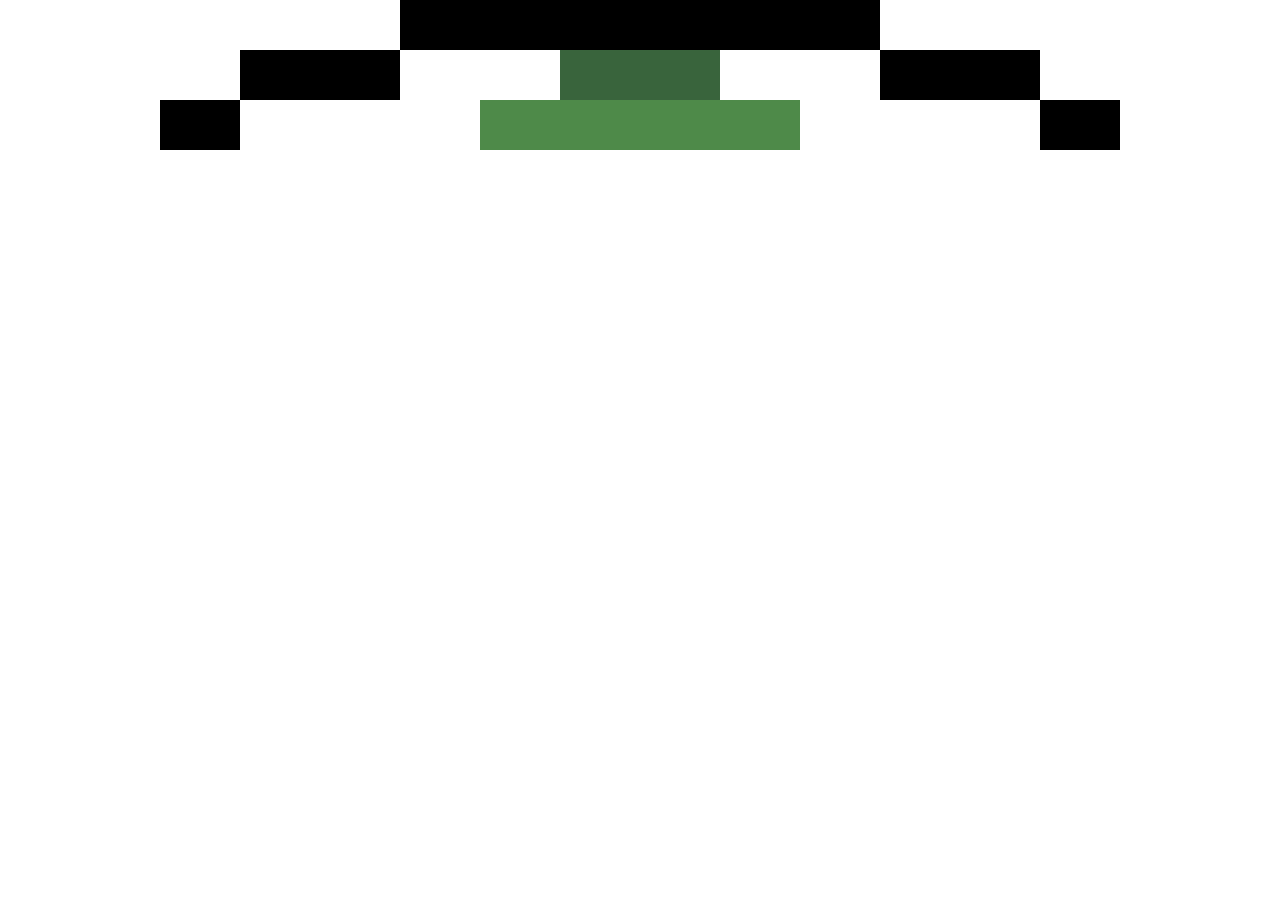
==== bonus/index.html @ 21a1d174 "bonus 1up" ====
<!DOCTYPE html>
<html lang="en">
<head>
    <meta charset="UTF-8">
    <meta http-equiv="X-UA-Compatible" content="IE=edge">
    <meta name="viewport" content="width=device-width, initial-scale=1.0">
    <title>1 UP Pixel Art</title>

    <!-- COLLEGAMENTO FILE CSS -->
    <link rel="stylesheet" href="./style.css">
    <link rel="stylesheet" href="./12bool.css">
    <link rel="stylesheet" href="./reset.css">
</head>

<body>

    <div class="container">

        <div class="row">
            <div class="col-5"></div>
            <div class="col-6 black"></div>
            <div class="col-5"></div>
        </div>

        <div class="row">
            <div class="col-3"></div>
            <div class="col-2 black"></div>
            <div class="col-2"></div>
            <div class="col-2 dark-green"></div>
            <div class="col-2"></div>
            <div class="col-2 black"></div>
            <div class="col-3"></div>
        </div>

        <div class="row">
            <div class="col-2"></div>
            <div class="col-1 black"></div>
            <div class="col-3"></div>
            <div class="col-4 green"></div>
            <div class="col-3"></div>
            <div class="col-1 black"></div>
            <div class="col-2"></div>
        </div>
    </div>
    
</body>
</html>
---- bonus/style.css ----
*{
    padding: 0;
    margin: 0;
    box-sizing: border-box;
}

.container{
    color: white;
}

.row {
    height: 50px;
    display: flex;
    flex-wrap: wrap;
    flex-direction: row;
    align-items: stretch;
    text-align: center;
}

.black{
    background-color: black;
}

.dark-green{
    background-color: rgb(57, 100, 60);
}

.green{
    background-color: rgb(78, 138, 73);
}
---- bonus/12bool.css ----
/* COLUMNS */

.col-1{
    flex-basis: calc((100% / 16) * 1);
    max-width: calc((100% / 16) * 1);
}

.col-2 {
    flex-basis: calc((100% / 16) * 2);
    max-width: calc((100% / 16) * 2);
}

.col-3 {
    flex-basis: calc((100% / 16) * 3);
    max-width: calc((100% / 16) * 3);
}

.col-4 {
    flex-basis: calc((100% / 16) * 4);
    max-width: calc((100% / 16) * 4);
}

.col-5 {
    flex-basis: calc((100% / 16) * 5);
    max-width: calc((100% / 16) * 5);
}

.col-6 {
    flex-basis: calc((100% / 16) * 6);
    max-width: calc((100% / 16) * 6);
}

.col-7 {
    flex-basis: calc((100% / 16) * 7);
    max-width: calc((100% / 16) * 7);
}

.col-8 {
    flex-basis: calc((100% / 16) * 8);
    max-width: calc((100% / 16) * 8);
}

.col-9 {
    flex-basis: calc((100% / 16) * 9);
    max-width: calc((100% / 16) * 9);
}

.col-10 {
    flex-basis: calc((100% / 16) * 10);
    max-width: calc((100% / 16) * 10);
}

.col-11 {
    flex-basis: calc((100% / 16) * 11);
    max-width: calc((100% / 16) * 11);
}

.col-12 {
    flex-basis: calc((100% / 16) * 12);
    max-width: calc((100% / 16) * 12);
}

.col-13{
    flex-basis: calc((100% / 16) * 13);
    max-width: calc((100% / 16) * 13);
}

.col-13 {
    flex-basis: calc((100% / 16) * 14);
    max-width: calc((100% / 16) * 14);
}

.col-13 {
    flex-basis: calc((100% / 16) * 15);
    max-width: calc((100% / 16) * 15);
}

.col-13 {
    flex-basis: calc((100% / 16) * 16);
    max-width: calc((100% / 16) * 16);
}



/* OFFSET */

/* .col-offset-1{
    margin-left: calc((100% / 12) * 11);
}

.col-offset-2 {
    margin-left: calc((100% / 12) * 10);
}

.col-offset-3 {
    margin-left: calc((100% / 12) * 9);
}

.col-offset-4 {
    margin-left: calc((100% / 12) * 8);
}

.col-offset-5 {
    margin-left: calc((100% / 12) * 7);
}

.col-offset-6 {
    margin-left: calc((100% / 12) * 6);
}

.col-offset-7 {
    margin-left: calc((100% / 12) * 5);
}

.col-offset-8 {
    margin-left: calc((100% / 12) * 4);
}

.col-offset-9 {
    margin-left: calc((100% / 12) * 3);
}

.col-offset-10 {
    margin-left: calc((100% / 12) * 2);
}

.col-offset-11 {
    margin-left: calc((100% / 12) * 1);
}
 */
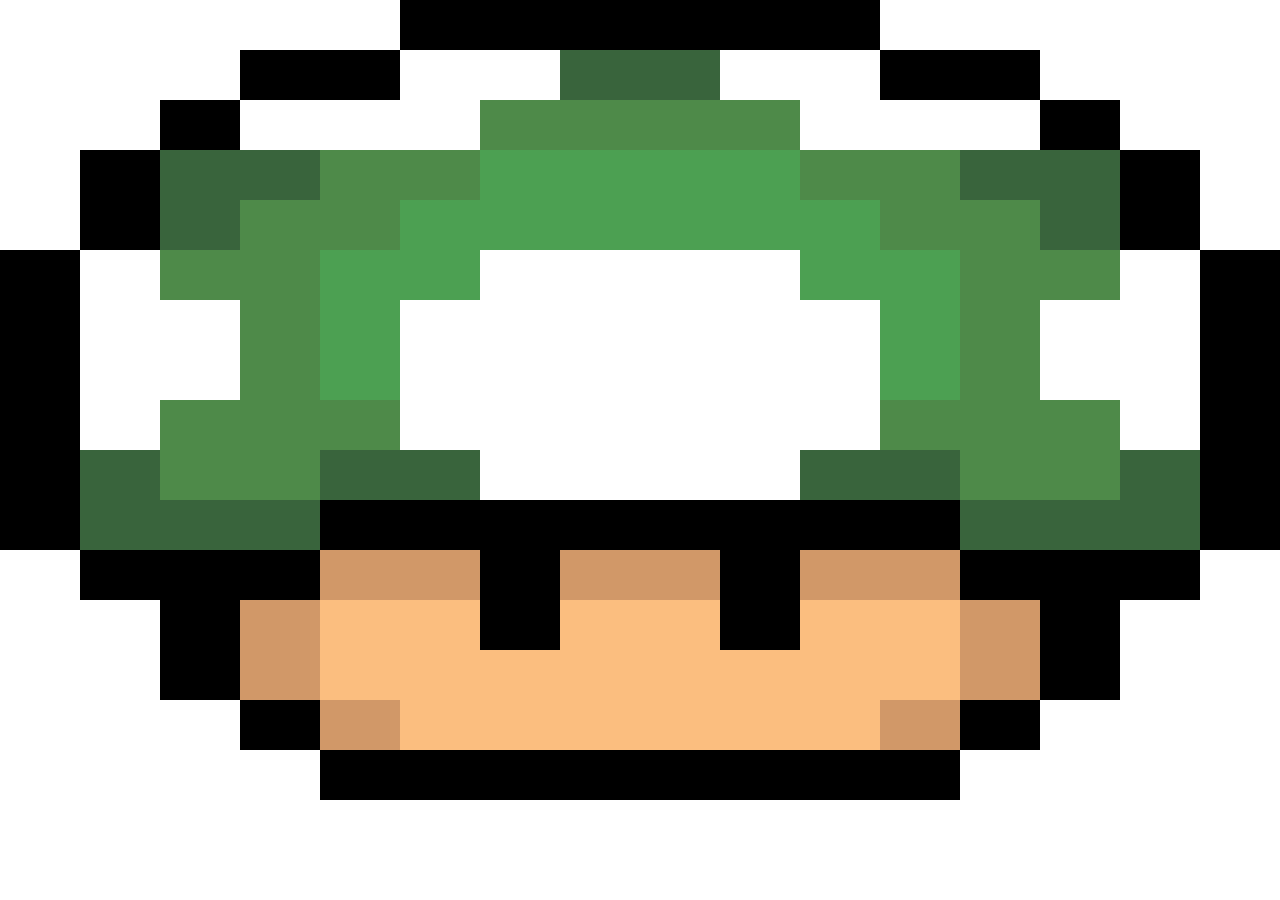
==== commit af9c15de: "fungo completato" ====
--- a/bonus/index.html
+++ b/bonus/index.html
@@ -14,8 +14,10 @@
 
 <body>
 
+    <!-- Prova 16 column -->
     <div class="container">
 
+        <!-- Fungo -->
         <div class="row">
             <div class="col-5"></div>
             <div class="col-6 black"></div>
@@ -41,7 +43,149 @@
             <div class="col-1 black"></div>
             <div class="col-2"></div>
         </div>
+
+        <div class="row">
+            <div class="col-1"></div>
+            <div class="col-1 black"></div>
+            <div class="col-2 dark-green"></div>
+            <div class="col-2 green"></div>
+            <div class="col-4 light-green"></div>
+            <div class="col-2 green"></div>
+            <div class="col-2 dark-green"></div>
+            <div class="col-1 black"></div>
+            <div class="col-1"></div>
+        </div>
+
+        <div class="row">
+            <div class="col-1"></div>
+            <div class="col-1 black"></div>
+            <div class="col-1 dark-green"></div>
+            <div class="col-2 green"></div>
+            <div class="col-6 light-green"></div>
+            <div class="col-2 green"></div>
+            <div class="col-1 dark-green"></div>
+            <div class="col-1 black"></div>
+            <div class="col-1"></div>
+        </div>
+
+        <div class="row">
+            <div class="col-1 black"></div>
+            <div class="col-1"></div>
+            <div class="col-2 green"></div>
+            <div class="col-2 light-green"></div>
+            <div class="col-4"></div>
+            <div class="col-2 light-green"></div>
+            <div class="col-2 green"></div>
+            <div class="col-1"></div>
+            <div class="col-1 black"></div>
+        </div>
+
+        <div class="row">
+            <div class="col-1 black"></div>
+            <div class="col-2"></div>
+            <div class="col-1 green"></div>
+            <div class="col-1 light-green"></div>
+            <div class="col-6"></div>
+            <div class="col-1 light-green"></div>
+            <div class="col-1 green"></div>
+            <div class="col-2"></div>
+            <div class="col-1 black"></div>
+        </div>
+
+        <div class="row">
+            <div class="col-1 black"></div>
+            <div class="col-2"></div>
+            <div class="col-1 green"></div>
+            <div class="col-1 light-green"></div>
+            <div class="col-6"></div>
+            <div class="col-1 light-green"></div>
+            <div class="col-1 green"></div>
+            <div class="col-2"></div>
+            <div class="col-1 black"></div>
+        </div>
+
+        <div class="row">
+            <div class="col-1 black"></div>
+            <div class="col-1"></div>
+            <div class="col-3 green"></div>
+            <div class="col-6"></div>
+            <div class="col-3 green"></div>
+            <div class="col-1"></div>
+            <div class="col-1 black"></div>
+        </div>
+
+        <div class="row">
+            <div class="col-1 black"></div>
+            <div class="col-1 dark-green"></div>
+            <div class="col-2 green"></div>
+            <div class="col-2 dark-green"></div>
+            <div class="col-4"></div>
+            <div class="col-2 dark-green"></div>
+            <div class="col-2 green"></div>
+            <div class="col-1 dark-green"></div>
+            <div class="col-1 black"></div>
+        </div>
+
+        <div class="row">
+            <div class="col-1 black"></div>
+            <div class="col-3 dark-green"></div>
+            <div class="col-8 black"></div>
+            <div class="col-3 dark-green"></div>
+            <div class="col-1 black"></div>
+        </div>
+
+        <div class="row">
+            <div class="col-1"></div>
+            <div class="col-3 black"></div>
+            <div class="col-2 dark-pink"></div>
+            <div class="col-1 black"></div>
+            <div class="col-2 dark-pink"></div>
+            <div class="col-1 black"></div>
+            <div class="col-2 dark-pink"></div>
+            <div class="col-3 black"></div>
+            <div class="col-1"></div>
+        </div>
+
+        <div class="row">
+            <div class="col-2"></div>
+            <div class="col-1 black"></div>
+            <div class="col-1 dark-pink"></div>
+            <div class="col-2 pink"></div>
+            <div class="col-1 black"></div>
+            <div class="col-2 pink"></div>
+            <div class="col-1 black"></div>
+            <div class="col-2 pink"></div>
+            <div class="col-1 dark-pink"></div>
+            <div class="col-1 black"></div>
+            <div class="col-2"></div>
+        </div>
+
+        <div class="row">
+            <div class="col-2"></div>
+            <div class="col-1 black"></div>
+            <div class="col-1 dark-pink"></div>
+            <div class="col-8 pink"></div>
+            <div class="col-1 dark-pink"></div>
+            <div class="col-1 black"></div>
+            <div class="col-2"></div>
+        </div>
+
+        <div class="row">
+            <div class="col-3"></div>
+            <div class="col-1 black"></div>
+            <div class="col-1 dark-pink"></div>
+            <div class="col-6 pink"></div>
+            <div class="col-1 dark-pink"></div>
+            <div class="col-1 black"></div>
+            <div class="col-3"></div>
+        </div>
+
+        <div class="row">
+            <div class="col-4"></div>
+            <div class="col-8 black"></div>
+            <div class="col-4"></div>
+        </div>
     </div>
-    
+
 </body>
 </html>--- a/bonus/style.css
+++ b/bonus/style.css
@@ -27,4 +27,16 @@
 
 .green{
     background-color: rgb(78, 138, 73);
+}
+
+.light-green{
+    background-color: rgb(76, 160, 82);
+}
+
+.dark-pink{
+    background-color: rgb(209, 152, 104);
+}
+
+.pink{
+    background-color: rgb(251, 190, 127);
 }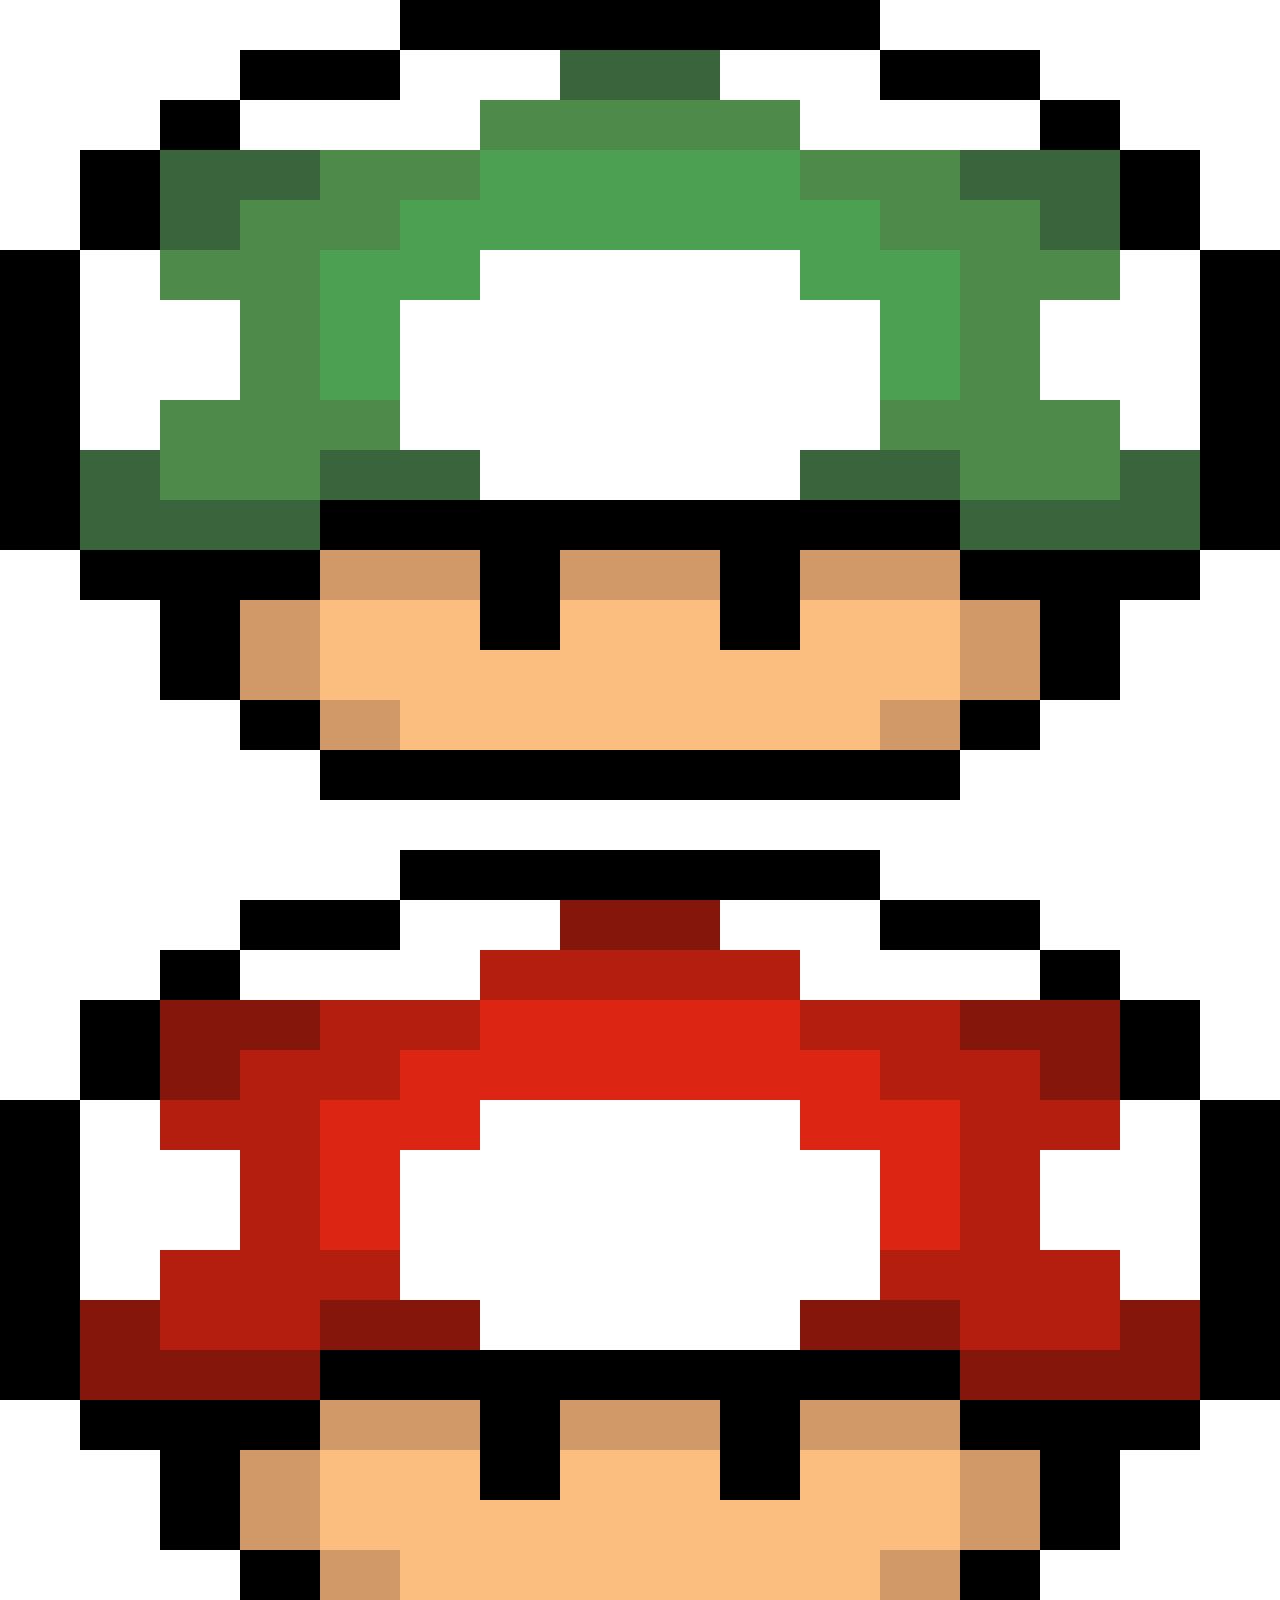
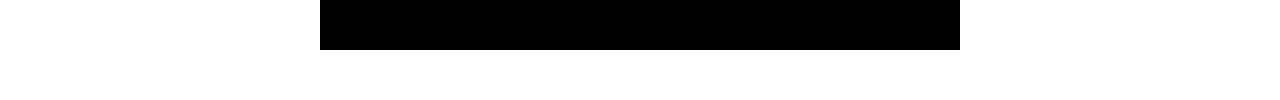
==== commit 12c2fab2: "Super Fungo" ====
--- a/bonus/index.html
+++ b/bonus/index.html
@@ -17,7 +17,7 @@
     <!-- Prova 16 column -->
     <div class="container">
 
-        <!-- Fungo -->
+        <!-- Fungo 1UP-->
         <div class="row">
             <div class="col-5"></div>
             <div class="col-6 black"></div>
@@ -185,7 +185,365 @@
             <div class="col-8 black"></div>
             <div class="col-4"></div>
         </div>
+
     </div>
+
+    <div class="row">
+        <div class="col-12"></div>
+    </div>
+        
+
+    <div class="container">
+    
+        <!-- Super Fungo-->
+        <div class="row">
+            <div class="col-5"></div>
+            <div class="col-6 black"></div>
+            <div class="col-5"></div>
+        </div>
+    
+        <div class="row">
+            <div class="col-3"></div>
+            <div class="col-2 black"></div>
+            <div class="col-2"></div>
+            <div class="col-2 dark-red"></div>
+            <div class="col-2"></div>
+            <div class="col-2 black"></div>
+            <div class="col-3"></div>
+        </div>
+    
+        <div class="row">
+            <div class="col-2"></div>
+            <div class="col-1 black"></div>
+            <div class="col-3"></div>
+            <div class="col-4 red"></div>
+            <div class="col-3"></div>
+            <div class="col-1 black"></div>
+            <div class="col-2"></div>
+        </div>
+    
+        <div class="row">
+            <div class="col-1"></div>
+            <div class="col-1 black"></div>
+            <div class="col-2 dark-red"></div>
+            <div class="col-2 red"></div>
+            <div class="col-4 light-red"></div>
+            <div class="col-2 red"></div>
+            <div class="col-2 dark-red"></div>
+            <div class="col-1 black"></div>
+            <div class="col-1"></div>
+        </div>
+    
+        <div class="row">
+            <div class="col-1"></div>
+            <div class="col-1 black"></div>
+            <div class="col-1 dark-red"></div>
+            <div class="col-2 red"></div>
+            <div class="col-6 light-red"></div>
+            <div class="col-2 red"></div>
+            <div class="col-1 dark-red"></div>
+            <div class="col-1 black"></div>
+            <div class="col-1"></div>
+        </div>
+    
+        <div class="row">
+            <div class="col-1 black"></div>
+            <div class="col-1"></div>
+            <div class="col-2 red"></div>
+            <div class="col-2 light-red"></div>
+            <div class="col-4"></div>
+            <div class="col-2 light-red"></div>
+            <div class="col-2 red"></div>
+            <div class="col-1"></div>
+            <div class="col-1 black"></div>
+        </div>
+    
+        <div class="row">
+            <div class="col-1 black"></div>
+            <div class="col-2"></div>
+            <div class="col-1 red"></div>
+            <div class="col-1 light-red"></div>
+            <div class="col-6"></div>
+            <div class="col-1 light-red"></div>
+            <div class="col-1 red"></div>
+            <div class="col-2"></div>
+            <div class="col-1 black"></div>
+        </div>
+    
+        <div class="row">
+            <div class="col-1 black"></div>
+            <div class="col-2"></div>
+            <div class="col-1 red"></div>
+            <div class="col-1 light-red"></div>
+            <div class="col-6"></div>
+            <div class="col-1 light-red"></div>
+            <div class="col-1 red"></div>
+            <div class="col-2"></div>
+            <div class="col-1 black"></div>
+        </div>
+    
+        <div class="row">
+            <div class="col-1 black"></div>
+            <div class="col-1"></div>
+            <div class="col-3 red"></div>
+            <div class="col-6"></div>
+            <div class="col-3 red"></div>
+            <div class="col-1"></div>
+            <div class="col-1 black"></div>
+        </div>
+    
+        <div class="row">
+            <div class="col-1 black"></div>
+            <div class="col-1 dark-red"></div>
+            <div class="col-2 red"></div>
+            <div class="col-2 dark-red"></div>
+            <div class="col-4"></div>
+            <div class="col-2 dark-red"></div>
+            <div class="col-2 red"></div>
+            <div class="col-1 dark-red"></div>
+            <div class="col-1 black"></div>
+        </div>
+    
+        <div class="row">
+            <div class="col-1 black"></div>
+            <div class="col-3 dark-red"></div>
+            <div class="col-8 black"></div>
+            <div class="col-3 dark-red"></div>
+            <div class="col-1 black"></div>
+        </div>
+    
+        <div class="row">
+            <div class="col-1"></div>
+            <div class="col-3 black"></div>
+            <div class="col-2 dark-pink"></div>
+            <div class="col-1 black"></div>
+            <div class="col-2 dark-pink"></div>
+            <div class="col-1 black"></div>
+            <div class="col-2 dark-pink"></div>
+            <div class="col-3 black"></div>
+            <div class="col-1"></div>
+        </div>
+    
+        <div class="row">
+            <div class="col-2"></div>
+            <div class="col-1 black"></div>
+            <div class="col-1 dark-pink"></div>
+            <div class="col-2 pink"></div>
+            <div class="col-1 black"></div>
+            <div class="col-2 pink"></div>
+            <div class="col-1 black"></div>
+            <div class="col-2 pink"></div>
+            <div class="col-1 dark-pink"></div>
+            <div class="col-1 black"></div>
+            <div class="col-2"></div>
+        </div>
+    
+        <div class="row">
+            <div class="col-2"></div>
+            <div class="col-1 black"></div>
+            <div class="col-1 dark-pink"></div>
+            <div class="col-8 pink"></div>
+            <div class="col-1 dark-pink"></div>
+            <div class="col-1 black"></div>
+            <div class="col-2"></div>
+        </div>
+    
+        <div class="row">
+            <div class="col-3"></div>
+            <div class="col-1 black"></div>
+            <div class="col-1 dark-pink"></div>
+            <div class="col-6 pink"></div>
+            <div class="col-1 dark-pink"></div>
+            <div class="col-1 black"></div>
+            <div class="col-3"></div>
+        </div>
+    
+        <div class="row">
+            <div class="col-4"></div>
+            <div class="col-8 black"></div>
+            <div class="col-4"></div>
+        </div>
+    
+    </div>
+
+    <div class="row">
+        <div class="col-12"></div>
+    </div>
+
+
+    <div class="container">
+    
+        <!-- Fungo Scatto-->
+        <!-- <div class="row">
+            <div class="col-5"></div>
+            <div class="col-6 black"></div>
+            <div class="col-5"></div>
+        </div>
+    
+        <div class="row">
+            <div class="col-3"></div>
+            <div class="col-2 black"></div>
+            <div class="col-2"></div>
+            <div class="col-2 dark-red"></div>
+            <div class="col-2"></div>
+            <div class="col-2 black"></div>
+            <div class="col-3"></div>
+        </div>
+    
+        <div class="row">
+            <div class="col-2"></div>
+            <div class="col-1 black"></div>
+            <div class="col-3"></div>
+            <div class="col-4 red"></div>
+            <div class="col-3"></div>
+            <div class="col-1 black"></div>
+            <div class="col-2"></div>
+        </div>
+    
+        <div class="row">
+            <div class="col-1"></div>
+            <div class="col-1 black"></div>
+            <div class="col-2 dark-red"></div>
+            <div class="col-2 red"></div>
+            <div class="col-4 light-red"></div>
+            <div class="col-2 red"></div>
+            <div class="col-2 dark-red"></div>
+            <div class="col-1 black"></div>
+            <div class="col-1"></div>
+        </div>
+    
+        <div class="row">
+            <div class="col-1"></div>
+            <div class="col-1 black"></div>
+            <div class="col-1 dark-red"></div>
+            <div class="col-2 red"></div>
+            <div class="col-6 light-red"></div>
+            <div class="col-2 red"></div>
+            <div class="col-1 dark-red"></div>
+            <div class="col-1 black"></div>
+            <div class="col-1"></div>
+        </div>
+    
+        <div class="row">
+            <div class="col-1 black"></div>
+            <div class="col-1"></div>
+            <div class="col-2 red"></div>
+            <div class="col-2 light-red"></div>
+            <div class="col-4"></div>
+            <div class="col-2 light-red"></div>
+            <div class="col-2 red"></div>
+            <div class="col-1"></div>
+            <div class="col-1 black"></div>
+        </div>
+    
+        <div class="row">
+            <div class="col-1 black"></div>
+            <div class="col-2"></div>
+            <div class="col-1 red"></div>
+            <div class="col-1 light-red"></div>
+            <div class="col-6"></div>
+            <div class="col-1 light-red"></div>
+            <div class="col-1 red"></div>
+            <div class="col-2"></div>
+            <div class="col-1 black"></div>
+        </div>
+    
+        <div class="row">
+            <div class="col-1 black"></div>
+            <div class="col-2"></div>
+            <div class="col-1 red"></div>
+            <div class="col-1 light-red"></div>
+            <div class="col-6"></div>
+            <div class="col-1 light-red"></div>
+            <div class="col-1 red"></div>
+            <div class="col-2"></div>
+            <div class="col-1 black"></div>
+        </div>
+    
+        <div class="row">
+            <div class="col-1 black"></div>
+            <div class="col-1"></div>
+            <div class="col-3 red"></div>
+            <div class="col-6"></div>
+            <div class="col-3 red"></div>
+            <div class="col-1"></div>
+            <div class="col-1 black"></div>
+        </div>
+    
+        <div class="row">
+            <div class="col-1 black"></div>
+            <div class="col-1 dark-red"></div>
+            <div class="col-2 red"></div>
+            <div class="col-2 dark-red"></div>
+            <div class="col-4"></div>
+            <div class="col-2 dark-red"></div>
+            <div class="col-2 red"></div>
+            <div class="col-1 dark-red"></div>
+            <div class="col-1 black"></div>
+        </div>
+    
+        <div class="row">
+            <div class="col-1 black"></div>
+            <div class="col-3 dark-red"></div>
+            <div class="col-8 black"></div>
+            <div class="col-3 dark-red"></div>
+            <div class="col-1 black"></div>
+        </div>
+    
+        <div class="row">
+            <div class="col-1"></div>
+            <div class="col-3 black"></div>
+            <div class="col-2 dark-pink"></div>
+            <div class="col-1 black"></div>
+            <div class="col-2 dark-pink"></div>
+            <div class="col-1 black"></div>
+            <div class="col-2 dark-pink"></div>
+            <div class="col-3 black"></div>
+            <div class="col-1"></div>
+        </div>
+    
+        <div class="row">
+            <div class="col-2"></div>
+            <div class="col-1 black"></div>
+            <div class="col-1 dark-pink"></div>
+            <div class="col-2 pink"></div>
+            <div class="col-1 black"></div>
+            <div class="col-2 pink"></div>
+            <div class="col-1 black"></div>
+            <div class="col-2 pink"></div>
+            <div class="col-1 dark-pink"></div>
+            <div class="col-1 black"></div>
+            <div class="col-2"></div>
+        </div>
+    
+        <div class="row">
+            <div class="col-2"></div>
+            <div class="col-1 black"></div>
+            <div class="col-1 dark-pink"></div>
+            <div class="col-8 pink"></div>
+            <div class="col-1 dark-pink"></div>
+            <div class="col-1 black"></div>
+            <div class="col-2"></div>
+        </div>
+    
+        <div class="row">
+            <div class="col-3"></div>
+            <div class="col-1 black"></div>
+            <div class="col-1 dark-pink"></div>
+            <div class="col-6 pink"></div>
+            <div class="col-1 dark-pink"></div>
+            <div class="col-1 black"></div>
+            <div class="col-3"></div>
+        </div>
+    
+        <div class="row">
+            <div class="col-4"></div>
+            <div class="col-8 black"></div>
+            <div class="col-4"></div>
+        </div>
+    
+    </div> -->
+    
 
 </body>
 </html>--- a/bonus/style.css
+++ b/bonus/style.css
@@ -16,6 +16,7 @@
     align-items: stretch;
     text-align: center;
 }
+
 
 .black{
     background-color: black;
@@ -39,4 +40,17 @@
 
 .pink{
     background-color: rgb(251, 190, 127);
+}
+
+
+.dark-red{
+    background-color: rgb(132, 22, 11);
+}
+
+.red{
+    background-color: rgb(179, 30, 15);
+}
+
+.light-red{
+    background-color: rgb(221, 37, 19);
 }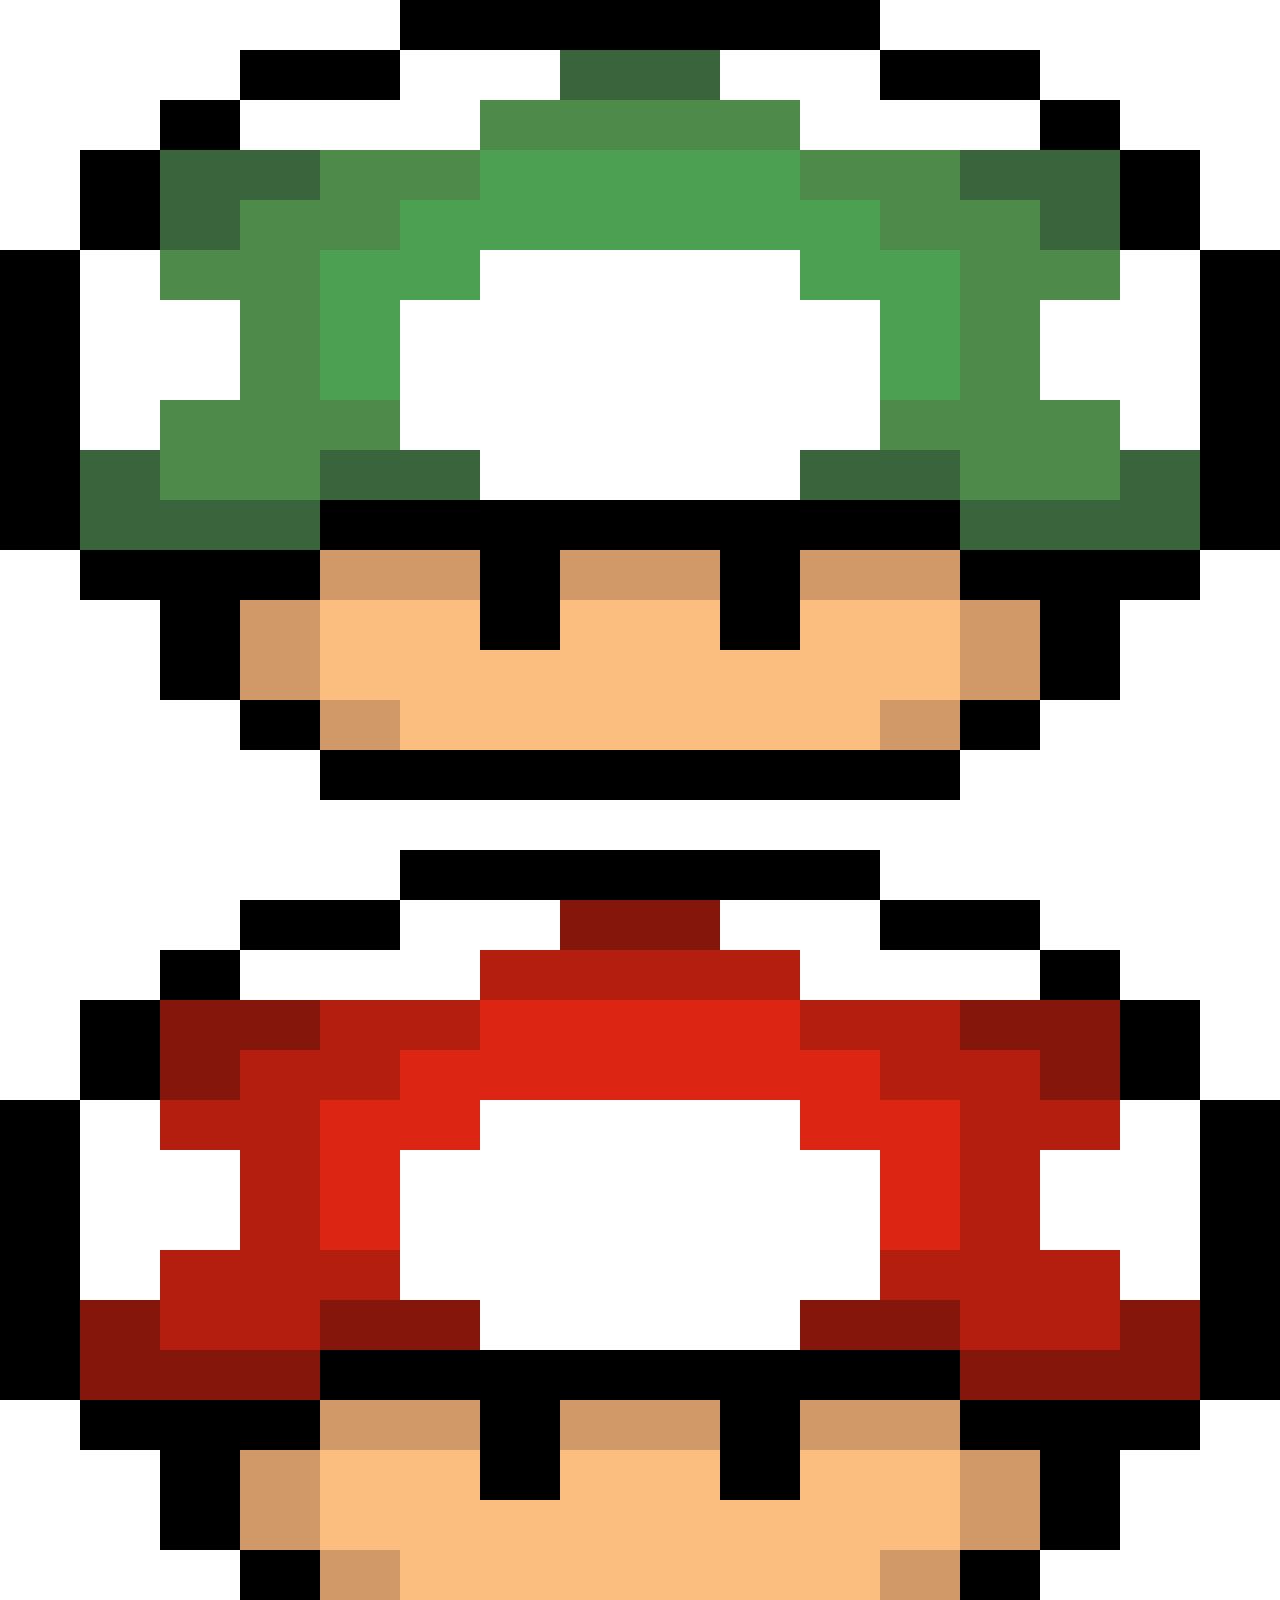
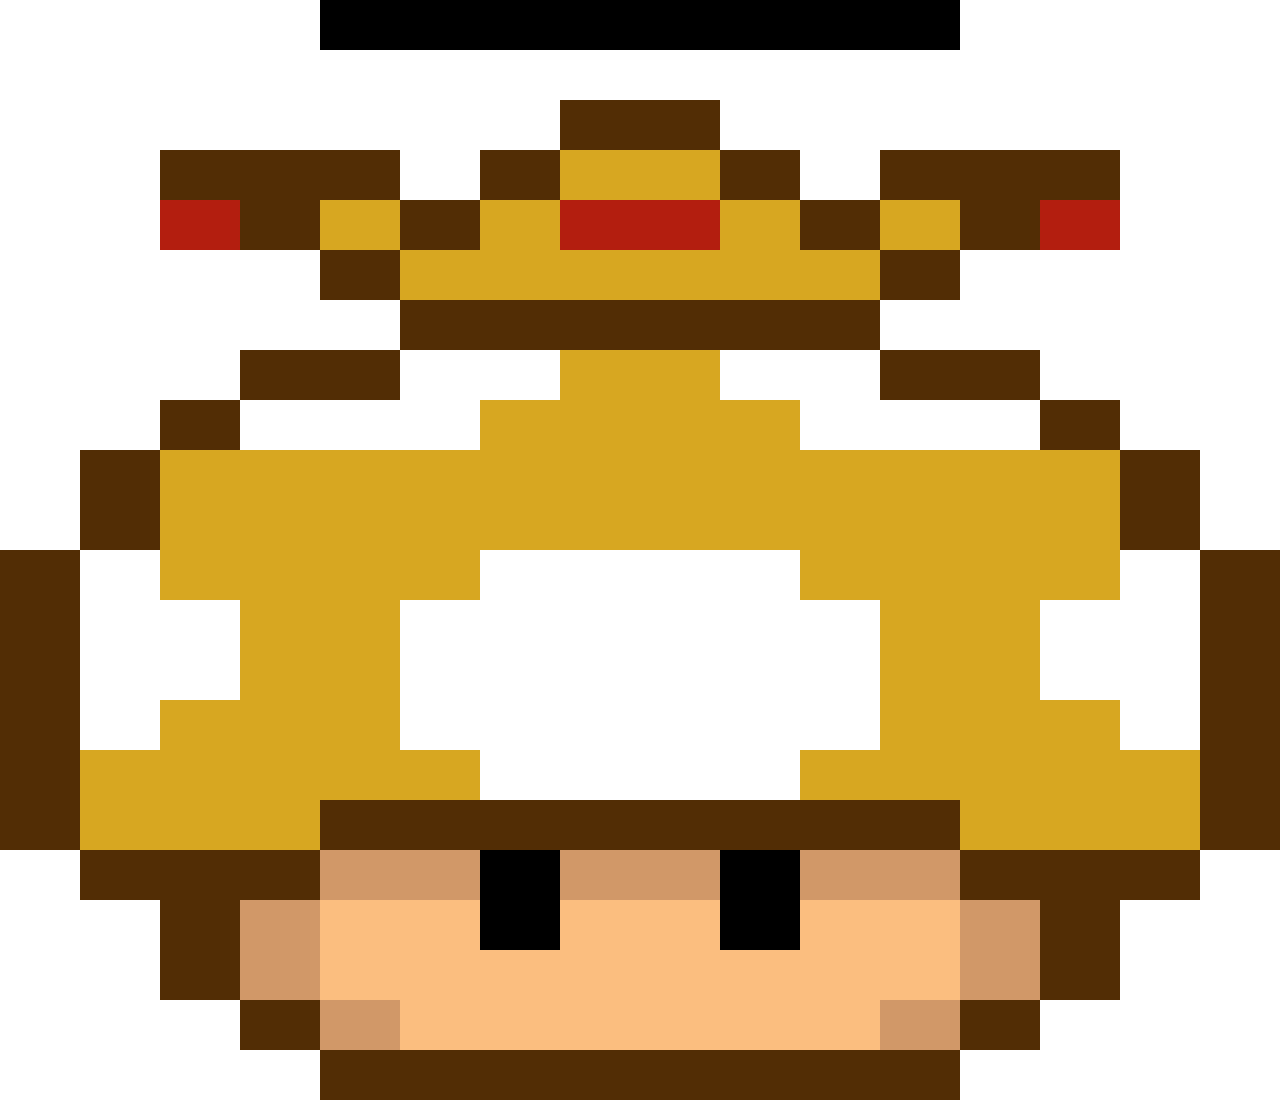
==== commit 01528d85: "Fungo scatto" ====
--- a/bonus/index.html
+++ b/bonus/index.html
@@ -374,175 +374,199 @@
     <div class="container">
     
         <!-- Fungo Scatto-->
-        <!-- <div class="row">
+        <div class="row">
+            <div class="col-7"></div>
+            <div class="col-2 brown"></div>
+            <div class="col-7"></div>
+        </div>
+
+        <div class="row">
+            <div class="col-2"></div>
+            <div class="col-3 brown"></div>
+            <div class="col-1"></div>
+            <div class="col-1 brown"></div>
+            <div class="col-2 light-brown"></div>
+            <div class="col-1 brown"></div>
+            <div class="col-1"></div>
+            <div class="col-3 brown"></div>
+            <div class="col-2"></div>
+        </div>
+
+        <div class="row">
+            <div class="col-2"></div>
+            <div class="col-1 red"></div>
+            <div class="col-1 brown"></div>
+            <div class="col-1 light-brown"></div>
+            <div class="col-1 brown"></div>
+            <div class="col-1 light-brown"></div>
+            <div class="col-2 red"></div>
+            <div class="col-1 light-brown"></div>
+            <div class="col-1 brown"></div>
+            <div class="col-1 light-brown"></div>
+            <div class="col-1 brown"></div>
+            <div class="col-1 red"></div>
+            <div class="col-2"></div>
+        </div>
+
+        <div class="row">
+            <div class="col-4"></div>
+            <div class="col-1 brown"></div>
+            <div class="col-6 light-brown"></div>
+            <div class="col-1 brown"></div>
+            <div class="col-4"></div>
+        </div>
+
+        <div class="row">
             <div class="col-5"></div>
-            <div class="col-6 black"></div>
+            <div class="col-6 brown"></div>
             <div class="col-5"></div>
         </div>
     
         <div class="row">
             <div class="col-3"></div>
-            <div class="col-2 black"></div>
-            <div class="col-2"></div>
-            <div class="col-2 dark-red"></div>
-            <div class="col-2"></div>
-            <div class="col-2 black"></div>
-            <div class="col-3"></div>
-        </div>
-    
-        <div class="row">
-            <div class="col-2"></div>
-            <div class="col-1 black"></div>
-            <div class="col-3"></div>
-            <div class="col-4 red"></div>
-            <div class="col-3"></div>
-            <div class="col-1 black"></div>
-            <div class="col-2"></div>
-        </div>
-    
-        <div class="row">
-            <div class="col-1"></div>
-            <div class="col-1 black"></div>
-            <div class="col-2 dark-red"></div>
-            <div class="col-2 red"></div>
-            <div class="col-4 light-red"></div>
-            <div class="col-2 red"></div>
-            <div class="col-2 dark-red"></div>
-            <div class="col-1 black"></div>
-            <div class="col-1"></div>
-        </div>
-    
-        <div class="row">
-            <div class="col-1"></div>
-            <div class="col-1 black"></div>
-            <div class="col-1 dark-red"></div>
-            <div class="col-2 red"></div>
-            <div class="col-6 light-red"></div>
-            <div class="col-2 red"></div>
-            <div class="col-1 dark-red"></div>
-            <div class="col-1 black"></div>
-            <div class="col-1"></div>
-        </div>
-    
-        <div class="row">
-            <div class="col-1 black"></div>
-            <div class="col-1"></div>
-            <div class="col-2 red"></div>
-            <div class="col-2 light-red"></div>
-            <div class="col-4"></div>
-            <div class="col-2 light-red"></div>
-            <div class="col-2 red"></div>
-            <div class="col-1"></div>
-            <div class="col-1 black"></div>
-        </div>
-    
-        <div class="row">
-            <div class="col-1 black"></div>
-            <div class="col-2"></div>
-            <div class="col-1 red"></div>
-            <div class="col-1 light-red"></div>
-            <div class="col-6"></div>
-            <div class="col-1 light-red"></div>
-            <div class="col-1 red"></div>
-            <div class="col-2"></div>
-            <div class="col-1 black"></div>
-        </div>
-    
-        <div class="row">
-            <div class="col-1 black"></div>
-            <div class="col-2"></div>
-            <div class="col-1 red"></div>
-            <div class="col-1 light-red"></div>
-            <div class="col-6"></div>
-            <div class="col-1 light-red"></div>
-            <div class="col-1 red"></div>
-            <div class="col-2"></div>
-            <div class="col-1 black"></div>
-        </div>
-    
-        <div class="row">
-            <div class="col-1 black"></div>
-            <div class="col-1"></div>
-            <div class="col-3 red"></div>
-            <div class="col-6"></div>
-            <div class="col-3 red"></div>
-            <div class="col-1"></div>
-            <div class="col-1 black"></div>
-        </div>
-    
-        <div class="row">
-            <div class="col-1 black"></div>
-            <div class="col-1 dark-red"></div>
-            <div class="col-2 red"></div>
-            <div class="col-2 dark-red"></div>
-            <div class="col-4"></div>
-            <div class="col-2 dark-red"></div>
-            <div class="col-2 red"></div>
-            <div class="col-1 dark-red"></div>
-            <div class="col-1 black"></div>
-        </div>
-    
-        <div class="row">
-            <div class="col-1 black"></div>
-            <div class="col-3 dark-red"></div>
-            <div class="col-8 black"></div>
-            <div class="col-3 dark-red"></div>
-            <div class="col-1 black"></div>
-        </div>
-    
-        <div class="row">
-            <div class="col-1"></div>
-            <div class="col-3 black"></div>
-            <div class="col-2 dark-pink"></div>
-            <div class="col-1 black"></div>
-            <div class="col-2 dark-pink"></div>
-            <div class="col-1 black"></div>
-            <div class="col-2 dark-pink"></div>
-            <div class="col-3 black"></div>
-            <div class="col-1"></div>
-        </div>
-    
-        <div class="row">
-            <div class="col-2"></div>
-            <div class="col-1 black"></div>
-            <div class="col-1 dark-pink"></div>
-            <div class="col-2 pink"></div>
-            <div class="col-1 black"></div>
-            <div class="col-2 pink"></div>
-            <div class="col-1 black"></div>
-            <div class="col-2 pink"></div>
-            <div class="col-1 dark-pink"></div>
-            <div class="col-1 black"></div>
-            <div class="col-2"></div>
-        </div>
-    
-        <div class="row">
-            <div class="col-2"></div>
-            <div class="col-1 black"></div>
+            <div class="col-2 brown"></div>
+            <div class="col-2"></div>
+            <div class="col-2 light-brown"></div>
+            <div class="col-2"></div>
+            <div class="col-2 brown"></div>
+            <div class="col-3"></div>
+        </div>
+    
+        <div class="row">
+            <div class="col-2"></div>
+            <div class="col-1 brown"></div>
+            <div class="col-3"></div>
+            <div class="col-4 light-brown"></div>
+            <div class="col-3"></div>
+            <div class="col-1 brown"></div>
+            <div class="col-2"></div>
+        </div>
+    
+        <div class="row">
+            <div class="col-1"></div>
+            <div class="col-1 brown"></div>
+            <div class="col-12 light-brown"></div>
+            <div class="col-1 brown"></div>
+            <div class="col-1"></div>
+        </div>
+    
+        <div class="row">
+            <div class="col-1"></div>
+            <div class="col-1 brown"></div>
+            <div class="col-12 light-brown"></div>
+            <div class="col-1 brown"></div>
+            <div class="col-1"></div>
+        </div>
+    
+        <div class="row">
+            <div class="col-1 brown"></div>
+            <div class="col-1"></div>
+            <div class="col-4 light-brown"></div>
+            <div class="col-4"></div>
+            <div class="col-4 light-brown"></div>
+            <div class="col-1"></div>
+            <div class="col-1 brown"></div>
+        </div>
+    
+        <div class="row">
+            <div class="col-1 brown"></div>
+            <div class="col-2"></div>
+            <div class="col-2 light-brown"></div>
+            <div class="col-6"></div>
+            <div class="col-2 light-brown"></div>
+            <div class="col-2"></div>
+            <div class="col-1 brown"></div>
+        </div>
+    
+        <div class="row">
+            <div class="col-1 brown"></div>
+            <div class="col-2"></div>
+            <div class="col-2 light-brown"></div>
+            <div class="col-6"></div>
+            <div class="col-2 light-brown"></div>
+            <div class="col-2"></div>
+            <div class="col-1 brown"></div>
+        </div>
+    
+        <div class="row">
+            <div class="col-1 brown"></div>
+            <div class="col-1"></div>
+            <div class="col-3 light-brown"></div>
+            <div class="col-6"></div>
+            <div class="col-3 light-brown"></div>
+            <div class="col-1"></div>
+            <div class="col-1 brown"></div>
+        </div>
+    
+        <div class="row">
+            <div class="col-1 brown"></div>
+            <div class="col-5 light-brown"></div>
+            <div class="col-4"></div>
+            <div class="col-5 light-brown"></div>
+            <div class="col-1 brown"></div>
+        </div>
+    
+        <div class="row">
+            <div class="col-1 brown"></div>
+            <div class="col-3 light-brown"></div>
+            <div class="col-8 brown"></div>
+            <div class="col-3 light-brown"></div>
+            <div class="col-1 brown"></div>
+        </div>
+    
+        <div class="row">
+            <div class="col-1"></div>
+            <div class="col-3 brown"></div>
+            <div class="col-2 dark-pink"></div>
+            <div class="col-1 black"></div>
+            <div class="col-2 dark-pink"></div>
+            <div class="col-1 black"></div>
+            <div class="col-2 dark-pink"></div>
+            <div class="col-3 brown"></div>
+            <div class="col-1"></div>
+        </div>
+    
+        <div class="row">
+            <div class="col-2"></div>
+            <div class="col-1 brown"></div>
+            <div class="col-1 dark-pink"></div>
+            <div class="col-2 pink"></div>
+            <div class="col-1 black"></div>
+            <div class="col-2 pink"></div>
+            <div class="col-1 black"></div>
+            <div class="col-2 pink"></div>
+            <div class="col-1 dark-pink"></div>
+            <div class="col-1 brown"></div>
+            <div class="col-2"></div>
+        </div>
+    
+        <div class="row">
+            <div class="col-2"></div>
+            <div class="col-1 brown"></div>
             <div class="col-1 dark-pink"></div>
             <div class="col-8 pink"></div>
             <div class="col-1 dark-pink"></div>
-            <div class="col-1 black"></div>
-            <div class="col-2"></div>
-        </div>
-    
-        <div class="row">
-            <div class="col-3"></div>
-            <div class="col-1 black"></div>
+            <div class="col-1 brown"></div>
+            <div class="col-2"></div>
+        </div>
+    
+        <div class="row">
+            <div class="col-3"></div>
+            <div class="col-1 brown"></div>
             <div class="col-1 dark-pink"></div>
             <div class="col-6 pink"></div>
             <div class="col-1 dark-pink"></div>
-            <div class="col-1 black"></div>
-            <div class="col-3"></div>
-        </div>
-    
-        <div class="row">
-            <div class="col-4"></div>
-            <div class="col-8 black"></div>
-            <div class="col-4"></div>
-        </div>
-    
-    </div> -->
+            <div class="col-1 brown"></div>
+            <div class="col-3"></div>
+        </div>
+    
+        <div class="row">
+            <div class="col-4"></div>
+            <div class="col-8 brown"></div>
+            <div class="col-4"></div>
+        </div>
+    
+    </div>
     
 
 </body>
--- a/bonus/style.css
+++ b/bonus/style.css
@@ -53,4 +53,13 @@
 
 .light-red{
     background-color: rgb(221, 37, 19);
+}
+
+
+.brown{
+    background-color: rgb(82, 45, 5);
+}
+
+.light-brown{
+    background-color: rgb(215, 167, 33);
 }